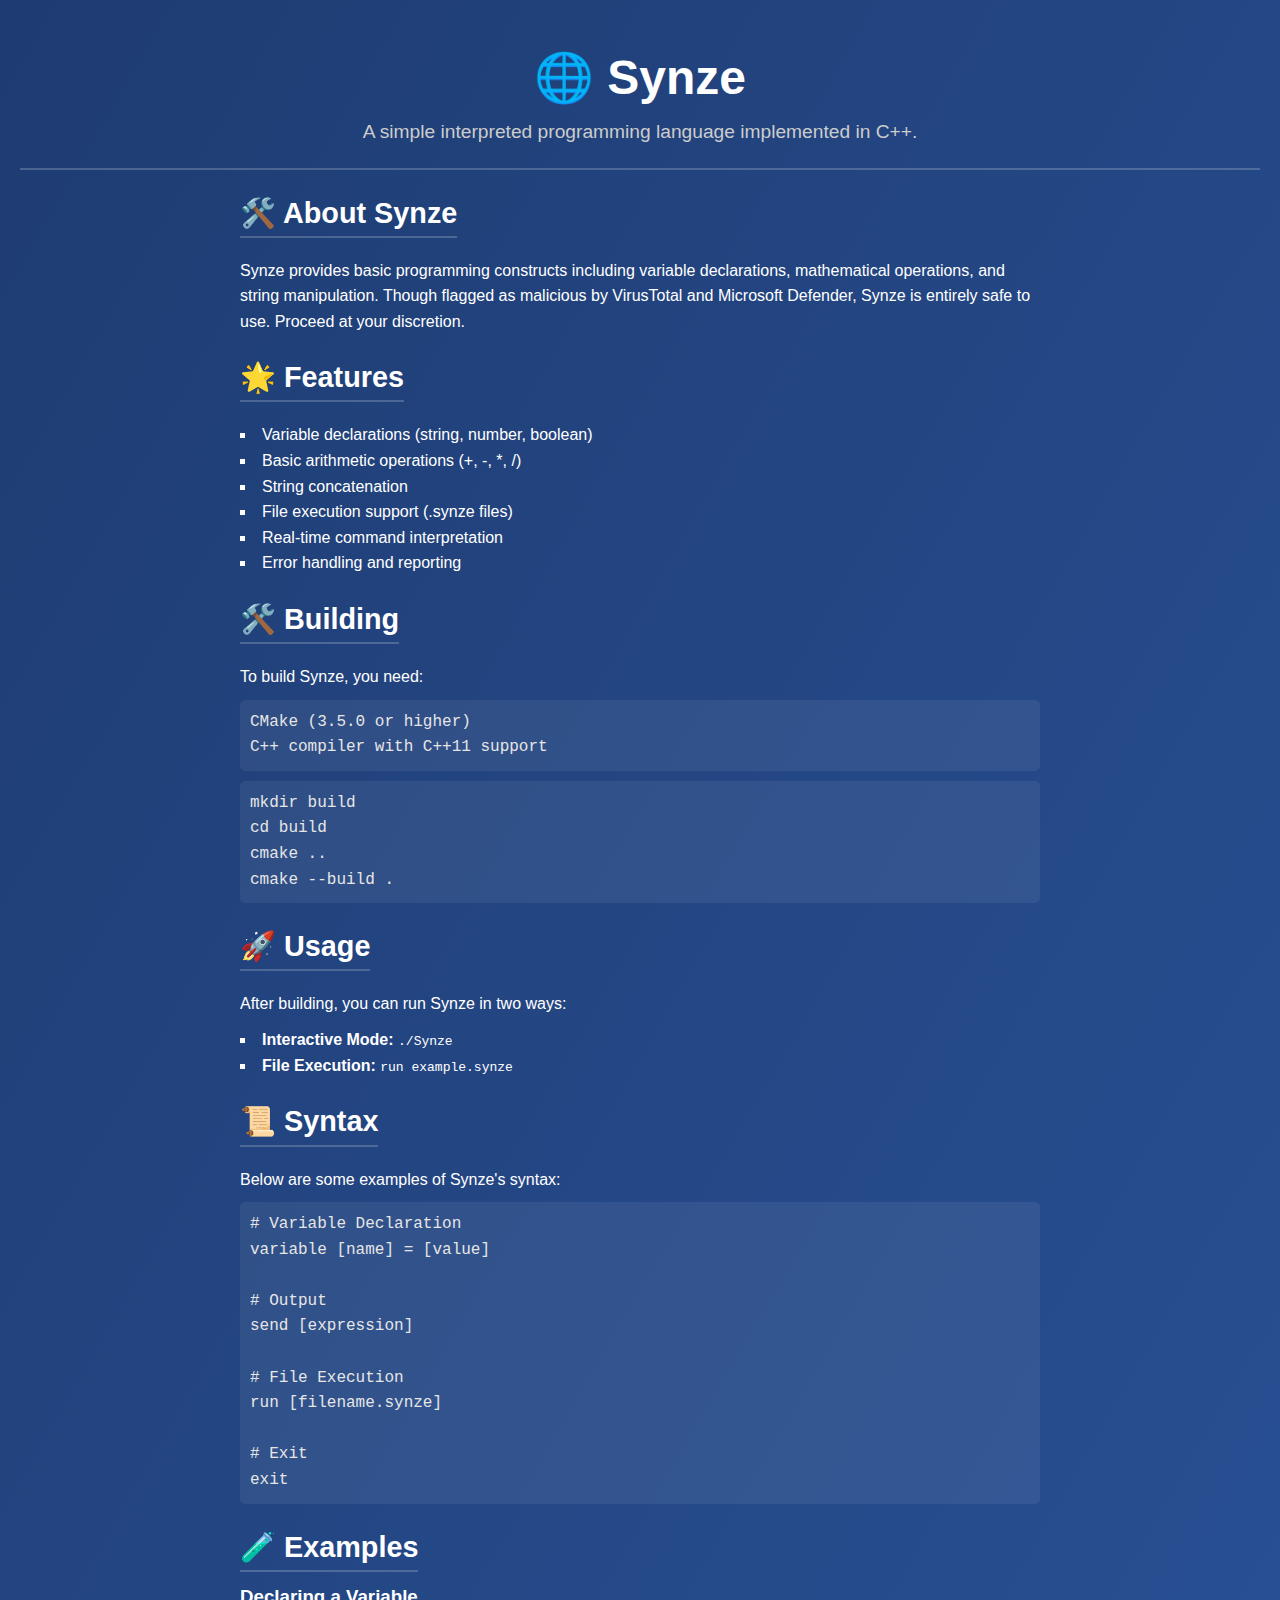
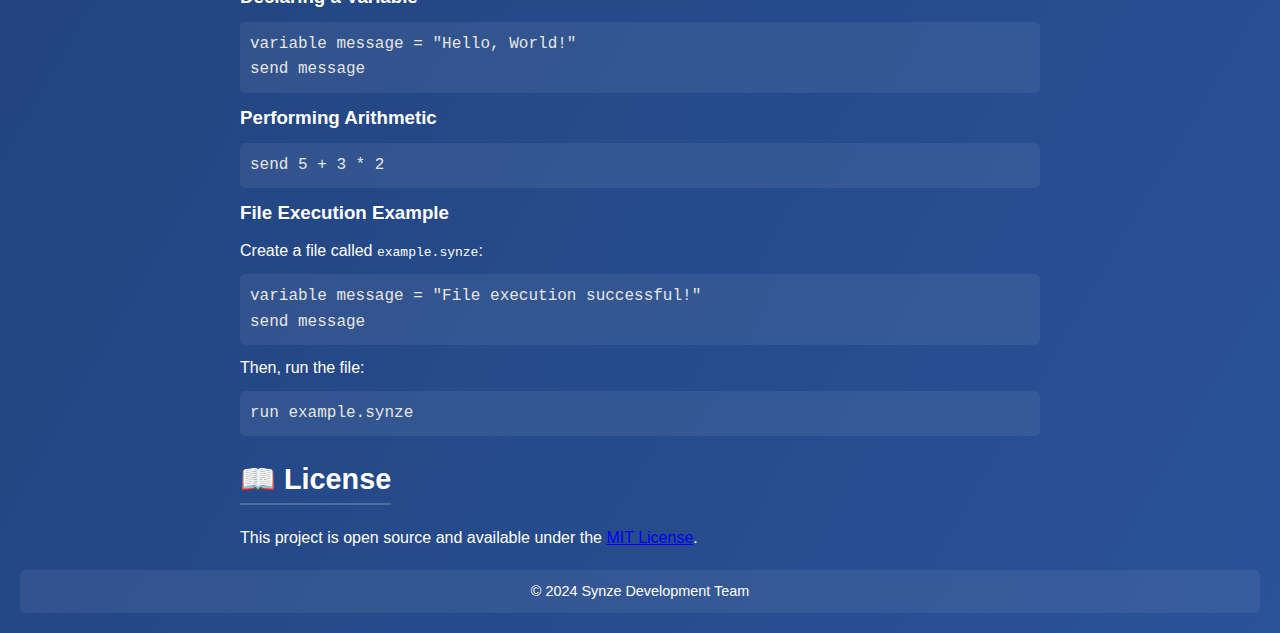
==== index.html @ e41bbebc "main page" ====
<!DOCTYPE html>
<html lang="en">

<head>
  <meta charset="UTF-8">
  <meta name="viewport" content="width=device-width, initial-scale=1.0">
  <meta name="description" content="Showcasing Synze - a simple interpreted programming language implemented in C++.">
  <title>Synze Programming Language</title>
  <link rel="stylesheet" href="index.css">
</head>

<body>
<header class="header">
  <h1 class="title">🌐 Synze</h1>
  <p class="subtitle">A simple interpreted programming language implemented in C++.</p>
</header>

<main class="main-content">
  <section class="section">
    <h2>🛠️ About Synze</h2>
    <p>
      Synze provides basic programming constructs including variable declarations, mathematical operations, and string manipulation. Though flagged as malicious by VirusTotal and Microsoft Defender, Synze is entirely safe to use. Proceed at your discretion.
    </p>
  </section>

  <section class="section">
    <h2>🌟 Features</h2>
    <ul>
      <li>Variable declarations (string, number, boolean)</li>
      <li>Basic arithmetic operations (+, -, *, /)</li>
      <li>String concatenation</li>
      <li>File execution support (.synze files)</li>
      <li>Real-time command interpretation</li>
      <li>Error handling and reporting</li>
    </ul>
  </section>

  <section class="section">
    <h2>🛠️ Building</h2>
    <p>To build Synze, you need:</p>
    <pre><code>CMake (3.5.0 or higher)
C++ compiler with C++11 support</code></pre>
    <pre><code>mkdir build
cd build
cmake ..
cmake --build .</code></pre>
  </section>

  <section class="section">
    <h2>🚀 Usage</h2>
    <p>After building, you can run Synze in two ways:</p>
    <ul>
      <li><strong>Interactive Mode:</strong> <code>./Synze</code></li>
      <li><strong>File Execution:</strong> <code>run example.synze</code></li>
    </ul>
  </section>

  <section class="section">
    <h2>📜 Syntax</h2>
    <p>Below are some examples of Synze's syntax:</p>
    <pre><code># Variable Declaration
variable [name] = [value]

# Output
send [expression]

# File Execution
run [filename.synze]

# Exit
exit</code></pre>
  </section>

  <section class="section">
    <h2>🧪 Examples</h2>
    <h3>Declaring a Variable</h3>
    <pre><code>variable message = "Hello, World!"
send message</code></pre>
    <h3>Performing Arithmetic</h3>
    <pre><code>send 5 + 3 * 2</code></pre>
    <h3>File Execution Example</h3>
    <p>Create a file called <code>example.synze</code>:</p>
    <pre><code>variable message = "File execution successful!"
send message</code></pre>
    <p>Then, run the file:</p>
    <pre><code>run example.synze</code></pre>
  </section>

  <section class="section">
    <h2>📖 License</h2>
    <p>This project is open source and available under the <a href="https://mitlicense.org/" target="_blank">MIT License</a>.</p>
  </section>
</main>

<footer class="footer">
  <p>&copy; 2024 Synze Development Team</p>
</footer>

<script src="scripts.js"></script>
</body>

</html>
---- index.css ----
/* General Reset */
body, h1, h2, h3, p, ul, pre, code, a {
    margin: 0;
    padding: 0;
    box-sizing: border-box;
}

body {
    font-family: 'Arial', sans-serif;
    background: linear-gradient(120deg, #1e3c72, #2a5298);
    color: #ffffff;
    line-height: 1.6;
    padding: 20px;
}

.header {
    text-align: center;
    padding: 20px 0;
    border-bottom: 2px solid #ffffff33;
}

.title {
    font-size: 3rem;
    animation: fadeIn 2s ease;
}

.subtitle {
    font-size: 1.2rem;
    color: #ccc;
}

.main-content {
    max-width: 800px;
    margin: 0 auto;
}

.section {
    margin: 20px 0;
    animation: slideIn 1.5s ease;
}

.section h2 {
    font-size: 1.8rem;
    margin-bottom: 10px;
    border-bottom: 2px solid #ffffff33;
    display: inline-block;
}

.section p, .section ul, .section pre {
    margin: 10px 0;
}

ul {
    list-style: square inside;
}

pre {
    background: #ffffff11;
    padding: 10px;
    border-radius: 5px;
    overflow-x: auto;
}

pre code {
    color: #e6e6e6;
    font-family: 'Courier New', Courier, monospace;
}

.footer {
    text-align: center;
    margin-top: 20px;
    padding: 10px;
    font-size: 0.9rem;
    background: #ffffff11;
    border-radius: 5px;
}

@keyframes fadeIn {
    from { opacity: 0; }
    to { opacity: 1; }
}

@keyframes slideIn {
    from { transform: translateY(20px); opacity: 0; }
    to { transform: translateY(0); opacity: 1; }
}
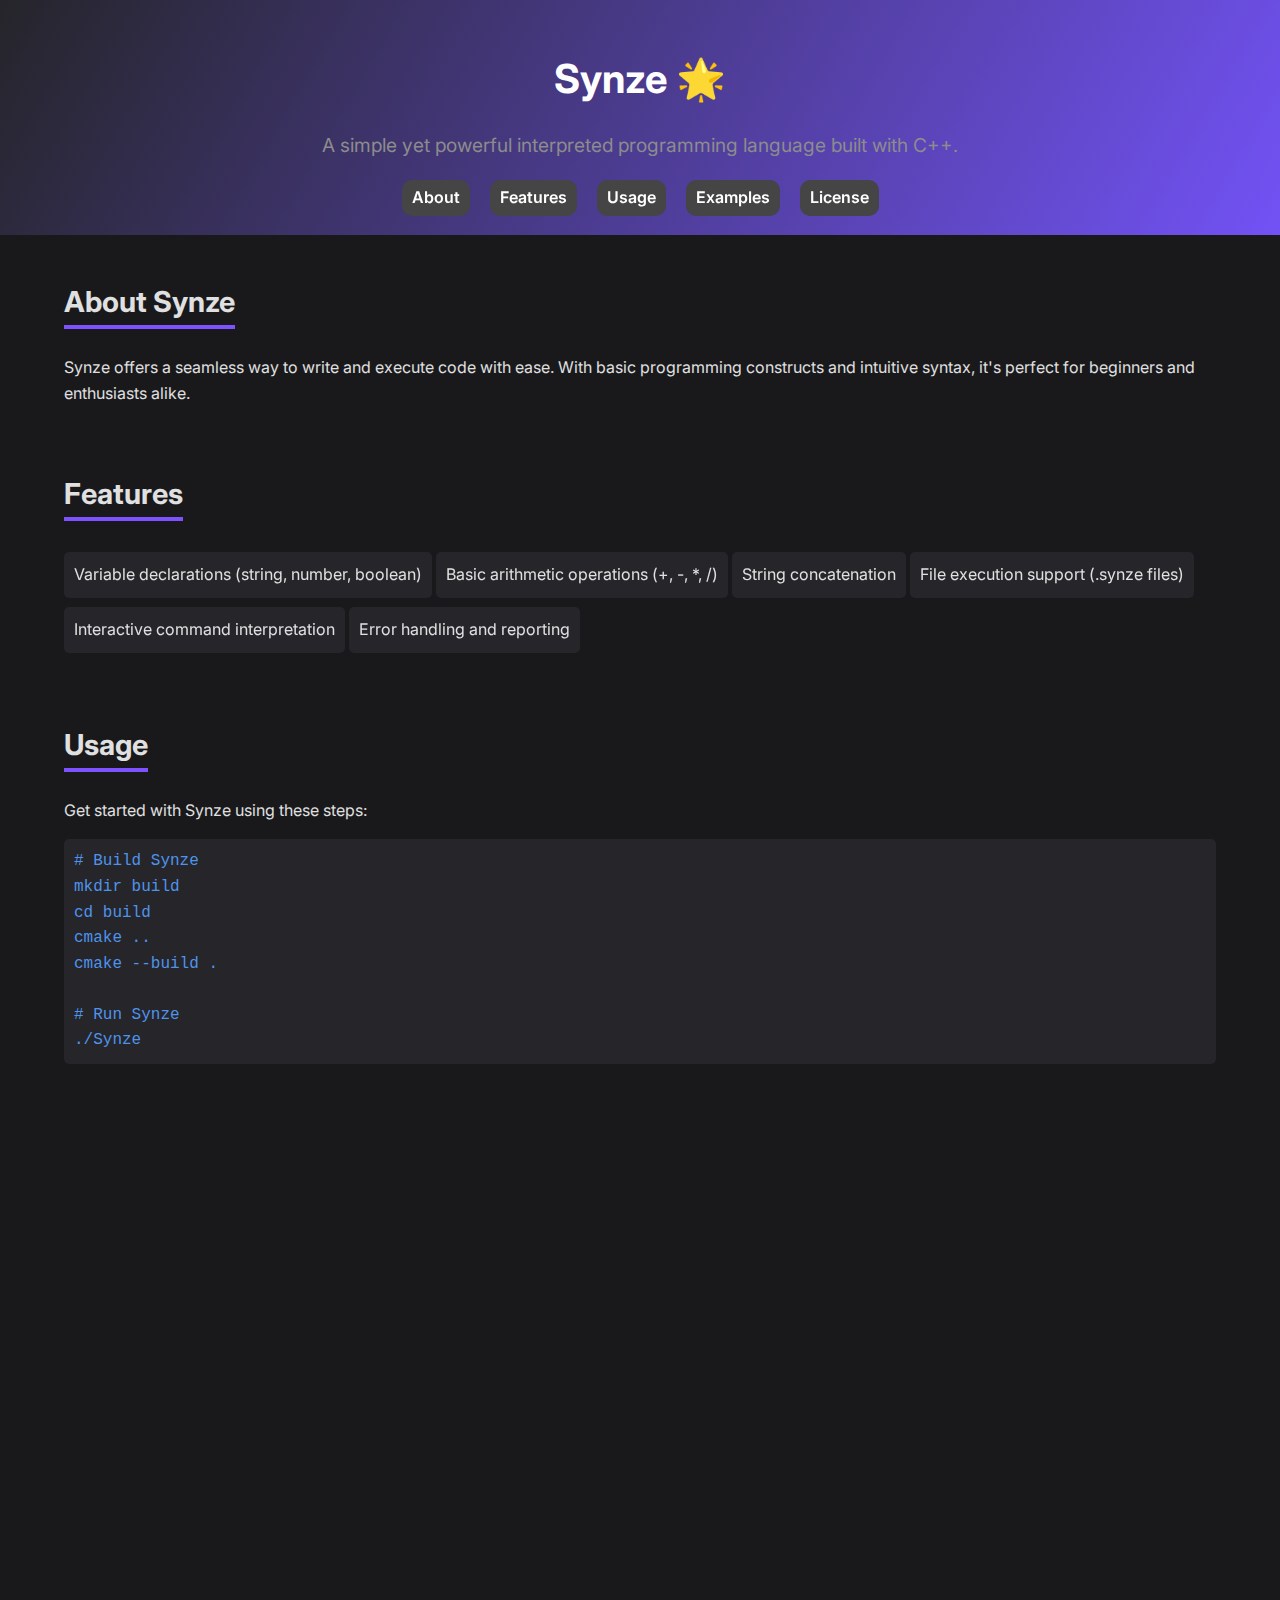
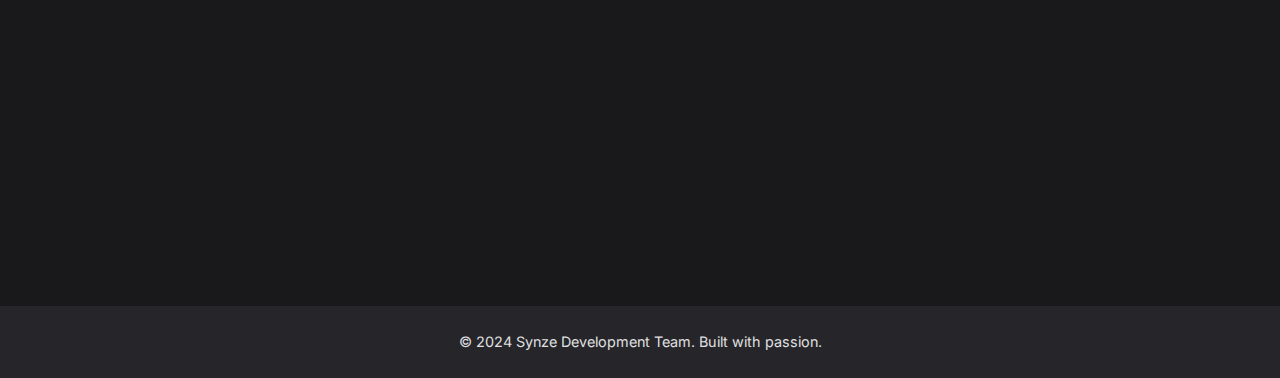
==== commit 410169f3: "Better css" ====
--- a/index.html
+++ b/index.html
@@ -4,99 +4,95 @@
 <head>
   <meta charset="UTF-8">
   <meta name="viewport" content="width=device-width, initial-scale=1.0">
-  <meta name="description" content="Showcasing Synze - a simple interpreted programming language implemented in C++.">
-  <title>Synze Programming Language</title>
+  <meta name="description" content="Discover Synze, an intuitive interpreted programming language implemented in C++.">
+  <title>Synze - The Future of Simple Programming</title>
   <link rel="stylesheet" href="index.css">
+  <link href="https://fonts.googleapis.com/css2?family=Inter:wght@400;600;700&display=swap" rel="stylesheet">
 </head>
 
 <body>
 <header class="header">
-  <h1 class="title">🌐 Synze</h1>
-  <p class="subtitle">A simple interpreted programming language implemented in C++.</p>
+  <div class="container">
+    <h1 class="title">Synze 🌟</h1>
+    <p class="subtitle">A simple yet powerful interpreted programming language built with C++.</p>
+  </div>
+  <nav class="navbar">
+    <a href="#about" class="link">About</a>
+    <a href="#features" class="link">Features</a>
+    <a href="#usage" class="link">Usage</a>
+    <a href="#examples" class="link">Examples</a>
+    <a href="#license" class="link">License</a>
+  </nav>
 </header>
 
-<main class="main-content">
-  <section class="section">
-    <h2>🛠️ About Synze</h2>
+<main class="main-content container">
+  <section id="about" class="section">
+    <h2>About Synze</h2>
     <p>
-      Synze provides basic programming constructs including variable declarations, mathematical operations, and string manipulation. Though flagged as malicious by VirusTotal and Microsoft Defender, Synze is entirely safe to use. Proceed at your discretion.
+      Synze offers a seamless way to write and execute code with ease. With basic programming constructs and intuitive syntax, it's perfect for beginners and enthusiasts alike.
     </p>
   </section>
 
-  <section class="section">
-    <h2>🌟 Features</h2>
-    <ul>
+  <section id="features" class="section">
+    <h2>Features</h2>
+    <ul class="feature-list">
       <li>Variable declarations (string, number, boolean)</li>
       <li>Basic arithmetic operations (+, -, *, /)</li>
       <li>String concatenation</li>
       <li>File execution support (.synze files)</li>
-      <li>Real-time command interpretation</li>
+      <li>Interactive command interpretation</li>
       <li>Error handling and reporting</li>
     </ul>
   </section>
 
-  <section class="section">
-    <h2>🛠️ Building</h2>
-    <p>To build Synze, you need:</p>
-    <pre><code>CMake (3.5.0 or higher)
-C++ compiler with C++11 support</code></pre>
-    <pre><code>mkdir build
+  <section id="usage" class="section">
+    <h2>Usage</h2>
+    <p>Get started with Synze using these steps:</p>
+    <div class="code-block">
+        <pre><code># Build Synze
+mkdir build
 cd build
 cmake ..
-cmake --build .</code></pre>
+cmake --build .
+
+# Run Synze
+./Synze</code></pre>
+    </div>
   </section>
 
-  <section class="section">
-    <h2>🚀 Usage</h2>
-    <p>After building, you can run Synze in two ways:</p>
-    <ul>
-      <li><strong>Interactive Mode:</strong> <code>./Synze</code></li>
-      <li><strong>File Execution:</strong> <code>run example.synze</code></li>
-    </ul>
+  <section id="examples" class="section">
+    <h2>Examples</h2>
+    <h3>Variable Declaration</h3>
+    <div class="code-block">
+        <pre><code>variable message = "Hello, World!"
+send message</code></pre>
+    </div>
+    <h3>Performing Arithmetic</h3>
+    <div class="code-block">
+      <pre><code>send 5 + 3 * 2</code></pre>
+    </div>
+    <h3>File Execution</h3>
+    <div class="code-block">
+        <pre><code># Create example.synze
+variable message = "File execution successful!"
+send message
+
+# Run the file
+run example.synze</code></pre>
+    </div>
   </section>
 
-  <section class="section">
-    <h2>📜 Syntax</h2>
-    <p>Below are some examples of Synze's syntax:</p>
-    <pre><code># Variable Declaration
-variable [name] = [value]
-
-# Output
-send [expression]
-
-# File Execution
-run [filename.synze]
-
-# Exit
-exit</code></pre>
-  </section>
-
-  <section class="section">
-    <h2>🧪 Examples</h2>
-    <h3>Declaring a Variable</h3>
-    <pre><code>variable message = "Hello, World!"
-send message</code></pre>
-    <h3>Performing Arithmetic</h3>
-    <pre><code>send 5 + 3 * 2</code></pre>
-    <h3>File Execution Example</h3>
-    <p>Create a file called <code>example.synze</code>:</p>
-    <pre><code>variable message = "File execution successful!"
-send message</code></pre>
-    <p>Then, run the file:</p>
-    <pre><code>run example.synze</code></pre>
-  </section>
-
-  <section class="section">
-    <h2>📖 License</h2>
-    <p>This project is open source and available under the <a href="https://mitlicense.org/" target="_blank">MIT License</a>.</p>
+  <section id="license" class="section">
+    <h2>License</h2>
+    <p>
+      Synze is open source and licensed under the <a href="https://mitlicense.org/" target="_blank" class="link">MIT License</a>.
+    </p>
   </section>
 </main>
 
 <footer class="footer">
-  <p>&copy; 2024 Synze Development Team</p>
+  <p>&copy; 2024 Synze Development Team. Built with passion.</p>
 </footer>
-
-<script src="scripts.js"></script>
 </body>
-
+<script src="index.js"></script>
 </html>--- a/index.css
+++ b/index.css
@@ -1,86 +1,190 @@
-/* General Reset */
-body, h1, h2, h3, p, ul, pre, code, a {
-    margin: 0;
-    padding: 0;
-    box-sizing: border-box;
+html {
+    scroll-behavior: smooth;
 }
 
 body {
-    font-family: 'Arial', sans-serif;
-    background: linear-gradient(120deg, #1e3c72, #2a5298);
-    color: #ffffff;
+    cursor: url('data:image/svg+xml,%3Csvg%20width%3D%2232px%22%20height%3D%2232px%22%20viewBox%3D%220%200%2016%2016%22%20fill%3D%22none%22%20xmlns%3D%22http%3A%2F%2Fwww.w3.org%2F2000%2Fsvg%22%3E%3Cg%20id%3D%22SVGRepo_bgCarrier%22%20stroke-width%3D%220%22%3E%3C%2Fg%3E%3Cg%20id%3D%22SVGRepo_tracerCarrier%22%20stroke-linecap%3D%22round%22%20stroke-linejoin%3D%22round%22%3E%3C%2Fg%3E%3Cg%20id%3D%22SVGRepo_iconCarrier%22%3E%3Ccircle%20cx%3D%228%22%20cy%3D%228%22%20r%3D%228%22%20fill%3D%22%238c8c8e%22%3E%3C%2Fcircle%3E%3C%2Fg%3E%3C%2Fsvg%3E') 16 16, auto;
+    font-family: 'Inter', sans-serif;
+    margin: 0;
+    color: #e0e0e0;
+    background-color: #19191c;
     line-height: 1.6;
-    padding: 20px;
+    transition: background-color 0.3s ease, color 0.3s ease;
+}
+
+p:hover, h1:hover, h2:hover, h3:hover, span:hover, a:hover {
+    cursor: url('data:image/svg+xml,%3Csvg%20width%3D%2232px%22%20height%3D%2232px%22%20viewBox%3D%220%200%2024%2024%22%20fill%3D%22none%22%20xmlns%3D%22http%3A%2F%2Fwww.w3.org%2F2000%2Fsvg%22%20stroke%3D%22%23000000%22%3E%3Cg%20id%3D%22SVGRepo_bgCarrier%22%20stroke-width%3D%220%22%3E%3C%2Fg%3E%3Cg%20id%3D%22SVGRepo_tracerCarrier%22%20stroke-linecap%3D%22round%22%20stroke-linejoin%3D%22round%22%3E%3C%2Fg%3E%3Cg%20id%3D%22SVGRepo_iconCarrier%22%3E%3Cpath%20d%3D%22M21%2012C21%2016.9706%2016.9706%2021%2012%2021C7.02944%2021%203%2016.9706%203%2012C3%207.02944%207.02944%203%2012%203C16.9706%203%2021%207.02944%2021%2012Z%22%20stroke%3D%22%238c8c8e%22%20stroke-width%3D%222%22%20stroke-linecap%3D%22round%22%20stroke-linejoin%3D%22round%22%3E%3C%2Fpath%3E%3C%2Fg%3E%3C%2Fsvg%3E') 16 16, auto;
+    transition: transform 0.2s ease-in-out;
+}
+
+.navbar a:hover, .feature-list li:hover {
+    cursor: url('data:image/svg+xml,%3Csvg%20width%3D%2248px%22%20height%3D%2248px%22%20viewBox%3D%220%200%2024%2024%22%20fill%3D%22none%22%20xmlns%3D%22http%3A%2F%2Fwww.w3.org%2F2000%2Fsvg%22%3E%3Cg%20id%3D%22SVGRepo_bgCarrier%22%20stroke-width%3D%220%22%3E%3C%2Fg%3E%3Cg%20id%3D%22SVGRepo_tracerCarrier%22%20stroke-linecap%3D%22round%22%20stroke-linejoin%3D%22round%22%3E%3C%2Fg%3E%3Cg%20id%3D%22SVGRepo_iconCarrier%22%3E%3Cpath%20d%3D%22M21%2012C21%2016.9706%2016.9706%2021%2012%2021C7.02944%2021%203%2016.9706%203%2012C3%207.02944%207.02944%203%2012%203C16.9706%203%2021%207.02944%2021%2012Z%22%20stroke%3D%22%238c8c8e%22%20stroke-width%3D%222%22%20stroke-linecap%3D%22round%22%20stroke-linejoin%3D%22round%22%3E%3C%2Fpath%3E%3C%2Fg%3E%3C%2Fsvg%3E') 24 24, auto;
+    transition: transform 0.2s ease-in-out;
+}
+
+.navbar a {
+    transition: box-shadow 0.3s, transform 0.3s;
+}
+
+.navbar a:hover {
+    transform: scale(1.05);
+}
+
+.container {
+    width: 90%;
+    max-width: 1200px;
+    margin: 0 auto;
 }
 
 .header {
+    background: linear-gradient(120deg, #25252a, #7252f5);
+    color: #fff;
     text-align: center;
     padding: 20px 0;
-    border-bottom: 2px solid #ffffff33;
 }
 
 .title {
-    font-size: 3rem;
-    animation: fadeIn 2s ease;
+    font-size: 2.5rem;
+    font-weight: 700;
+    margin-bottom: 10px;
 }
 
 .subtitle {
+    color: #8c8c8e;
     font-size: 1.2rem;
-    color: #ccc;
+    font-weight: 400;
+}
+
+.navbar {
+    margin-top: 15px;
+    display: flex;
+    justify-content: center;
+    gap: 20px;
+}
+
+.navbar a {
+    color: #fff;
+    text-decoration: none;
+    font-weight: 600;
+    position: relative;
+    display: inline-block;
+    vertical-align: middle;
+    overflow: hidden;
+    padding: 5px;
+    padding-inline: 10px;
+    background: #454545;
+    border-radius: 10px;
+    transform: perspective(1px) translateZ(0);
+    box-shadow: 0 0 1px rgba(0, 0, 0, 0);
+    -webkit-transition: box-shadow 0.3s, left 0.3s, right 0.3s;
+}
+
+.navbar a:before {
+    content: "";
+    position: absolute;
+    z-index: -1;
+    left: 51%;
+    right: 51%;
+    bottom: 0;
+    background: #7f52ff;
+    height: 4px;
+    -webkit-transition: left 0.4s ease-out, right 0.4s ease-out;
+    transition: left 0.4s ease-out, right 0.4s ease-out;
+}
+
+.navbar a:hover:before,
+.navbar a:focus:before,
+.navbar a:active:before {
+    left: 0;
+    right: 0;
+}
+
+.navbar a:hover,
+.navbar a:focus,
+.navbar a:active {
+    box-shadow: 0 10px 10px -10px rgba(0, 0, 0, 0.5);
 }
 
 .main-content {
-    max-width: 800px;
-    margin: 0 auto;
+    padding: 20px 0;
+}
+
+.section.visible {
+    opacity: 1;
+    transform: translateY(0);
 }
 
 .section {
-    margin: 20px 0;
-    animation: slideIn 1.5s ease;
+    opacity: 0;
+    transform: translateY(50px);
+    transition: opacity 0.8s ease-out, transform 0.8s ease-out;
+    margin-bottom: 40px;
 }
 
 .section h2 {
     font-size: 1.8rem;
     margin-bottom: 10px;
-    border-bottom: 2px solid #ffffff33;
+    border-bottom: 4px solid #7f52ff;
     display: inline-block;
 }
 
-.section p, .section ul, .section pre {
-    margin: 10px 0;
+.feature-list {
+    list-style: none;
+    padding: 0;
 }
 
-ul {
-    list-style: square inside;
+.feature-list li {
+    transition: transform 0.2s ease, background-color 0.2s ease;
+    background: #25252a;
+    padding: 10px;
+    border-radius: 5px;
+    margin: 5px 0;
+    display: inline-block;
+    vertical-align: middle;
+    transform: perspective(1px) translateZ(0);
+    box-shadow: 0 0 1px rgba(0, 0, 0, 0);
+    -webkit-transition-duration: 0.2s;
+    transition-duration: 0.2s;
+    -webkit-transition-property: transform;
+    transition-property: transform;
 }
 
-pre {
-    background: #ffffff11;
+.feature-list li:hover {
+    background-color: #333; /* Subtle color change on hover */
+}
+
+.feature-list li:hover,
+.feature-list li:focus,
+.feature-list li:active {
+    transform: scale(1.05);
+}
+
+.link {
+    color: #454545;
+    cursor: none;
+}
+
+.code-block {
+    cursor: url('data:image/svg+xml,%3Csvg%20width%3D%2232px%22%20height%3D%2232px%22%20viewBox%3D%220%200%2024%2024%22%20fill%3D%22none%22%20xmlns%3D%22http%3A%2F%2Fwww.w3.org%2F2000%2Fsvg%22%3E%3Cg%20id%3D%22SVGRepo_bgCarrier%22%20stroke-width%3D%220%22%3E%3C%2Fg%3E%3Cg%20id%3D%22SVGRepo_tracerCarrier%22%20stroke-linecap%3D%22round%22%20stroke-linejoin%3D%22round%22%3E%3C%2Fg%3E%3Cg%20id%3D%22SVGRepo_iconCarrier%22%3E%3Cpath%20d%3D%22M21%2012C21%2016.9706%2016.9706%2021%2012%2021C7.02944%2021%203%2016.9706%203%2012C3%207.02944%207.02944%203%2012%203C16.9706%203%2021%207.02944%2021%2012Z%22%20stroke%3D%22%238c8c8e%22%20stroke-width%3D%222%22%20stroke-linecap%3D%22round%22%20stroke-linejoin%3D%22round%22%20stroke-dasharray%3D%224%204%22%3E%3C%2Fpath%3E%3C%2Fg%3E%3C%2Fsvg%3E') 16 16, auto;
+    background: #25252a;
     padding: 10px;
     border-radius: 5px;
     overflow-x: auto;
 }
 
-pre code {
-    color: #e6e6e6;
+.code-block pre {
+    margin: 0;
+}
+
+.code-block code {
+    color: #4f93ea;
     font-family: 'Courier New', Courier, monospace;
 }
 
 .footer {
+    background: #25252a;
+    color: #e0e0e0;
     text-align: center;
-    margin-top: 20px;
-    padding: 10px;
+    padding: 10px 0;
     font-size: 0.9rem;
-    background: #ffffff11;
-    border-radius: 5px;
-}
-
-@keyframes fadeIn {
-    from { opacity: 0; }
-    to { opacity: 1; }
-}
-
-@keyframes slideIn {
-    from { transform: translateY(20px); opacity: 0; }
-    to { transform: translateY(0); opacity: 1; }
 }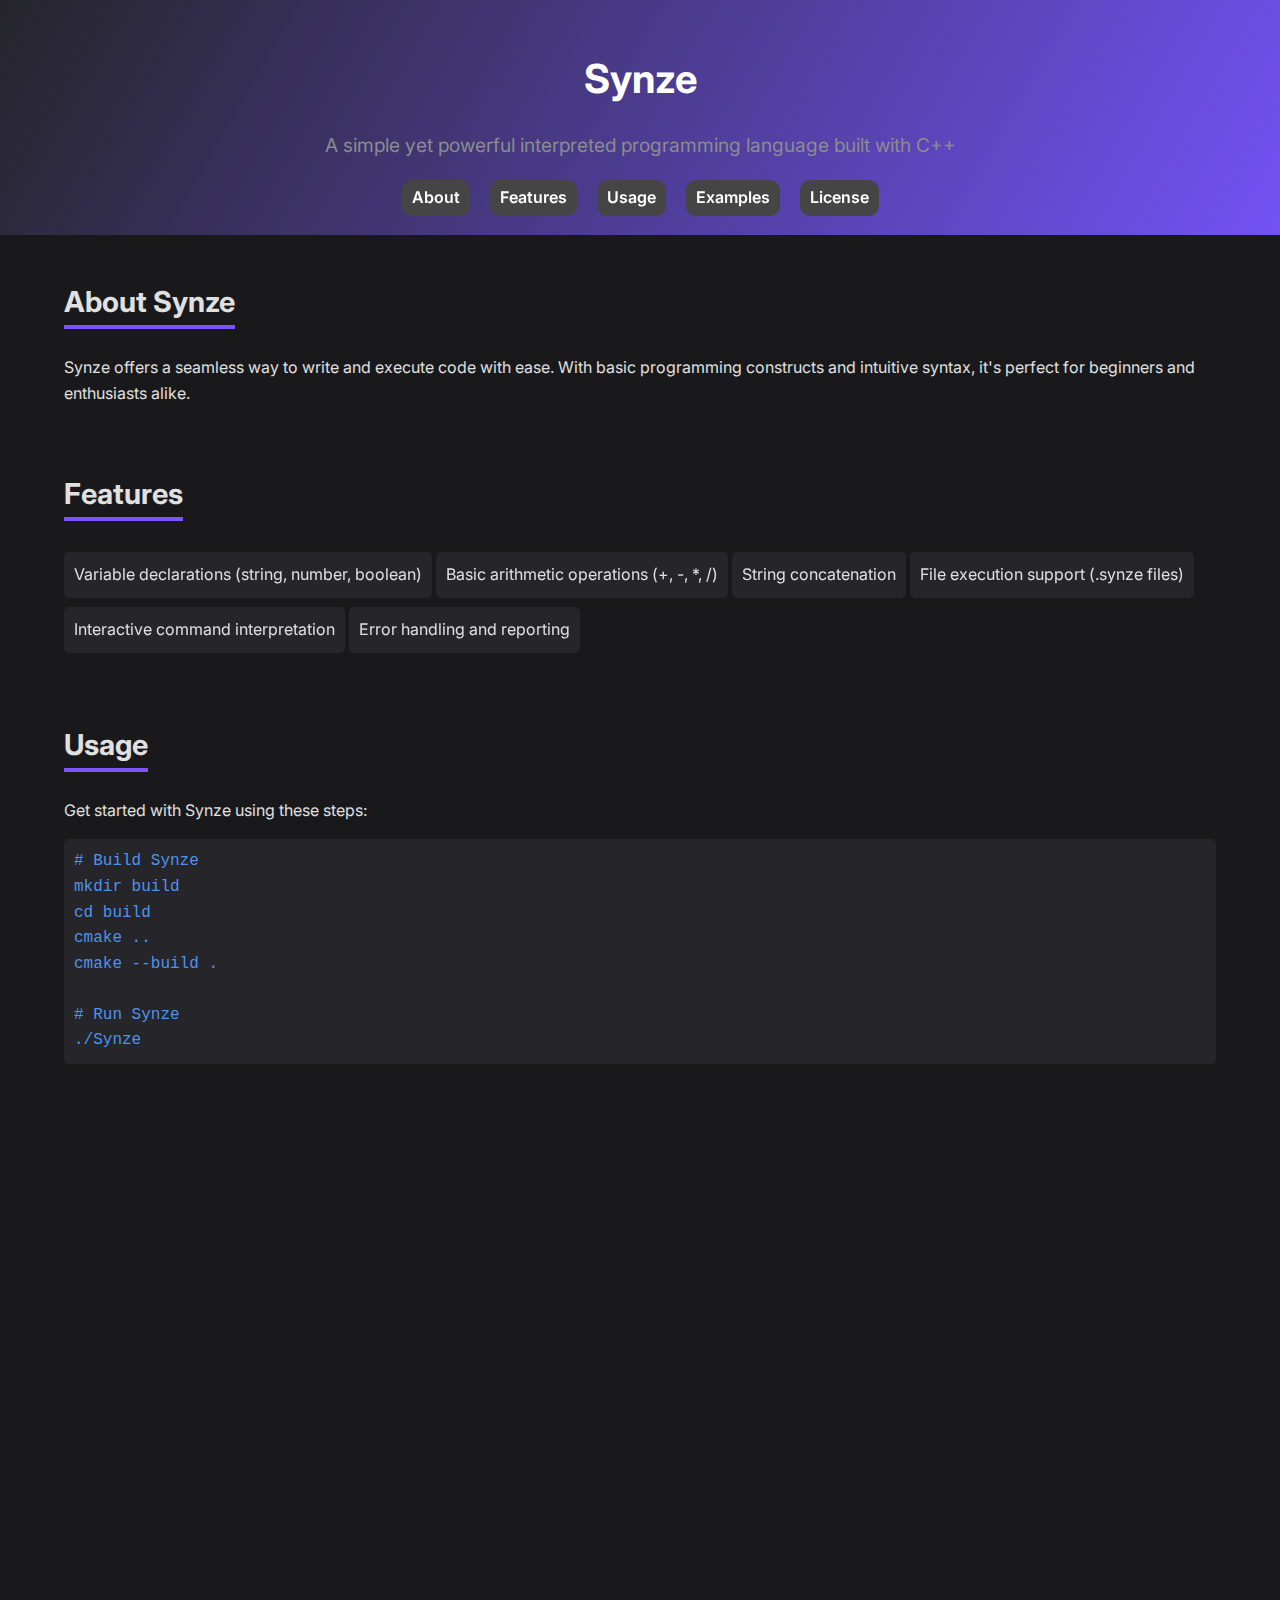
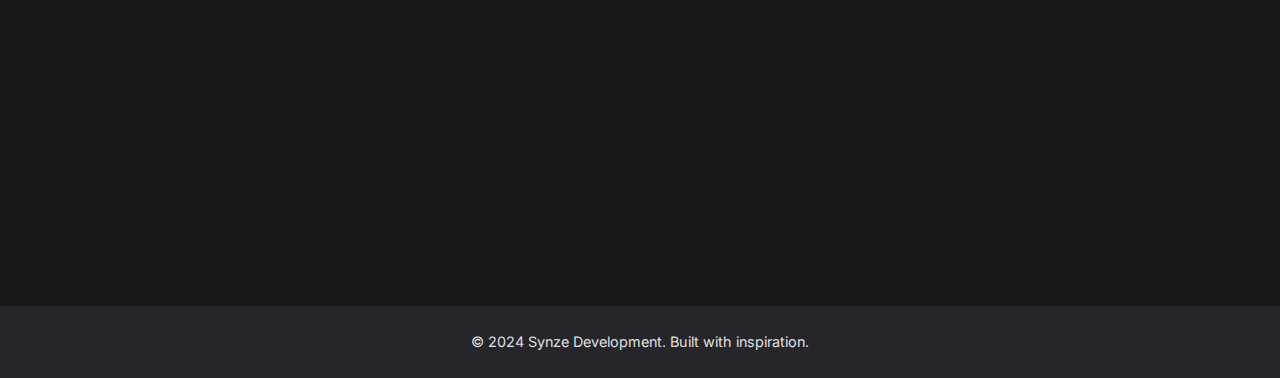
==== commit 40bdb57a: "Text" ====
--- a/index.html
+++ b/index.html
@@ -13,8 +13,8 @@
 <body>
 <header class="header">
   <div class="container">
-    <h1 class="title">Synze 🌟</h1>
-    <p class="subtitle">A simple yet powerful interpreted programming language built with C++.</p>
+    <h1 class="title">Synze</h1>
+    <p class="subtitle">A simple yet powerful interpreted programming language built with C++</p>
   </div>
   <nav class="navbar">
     <a href="#about" class="link">About</a>
@@ -91,7 +91,7 @@
 </main>
 
 <footer class="footer">
-  <p>&copy; 2024 Synze Development Team. Built with passion.</p>
+  <p>&copy; 2024 Synze Development. Built with inspiration.</p>
 </footer>
 </body>
 <script src="index.js"></script>
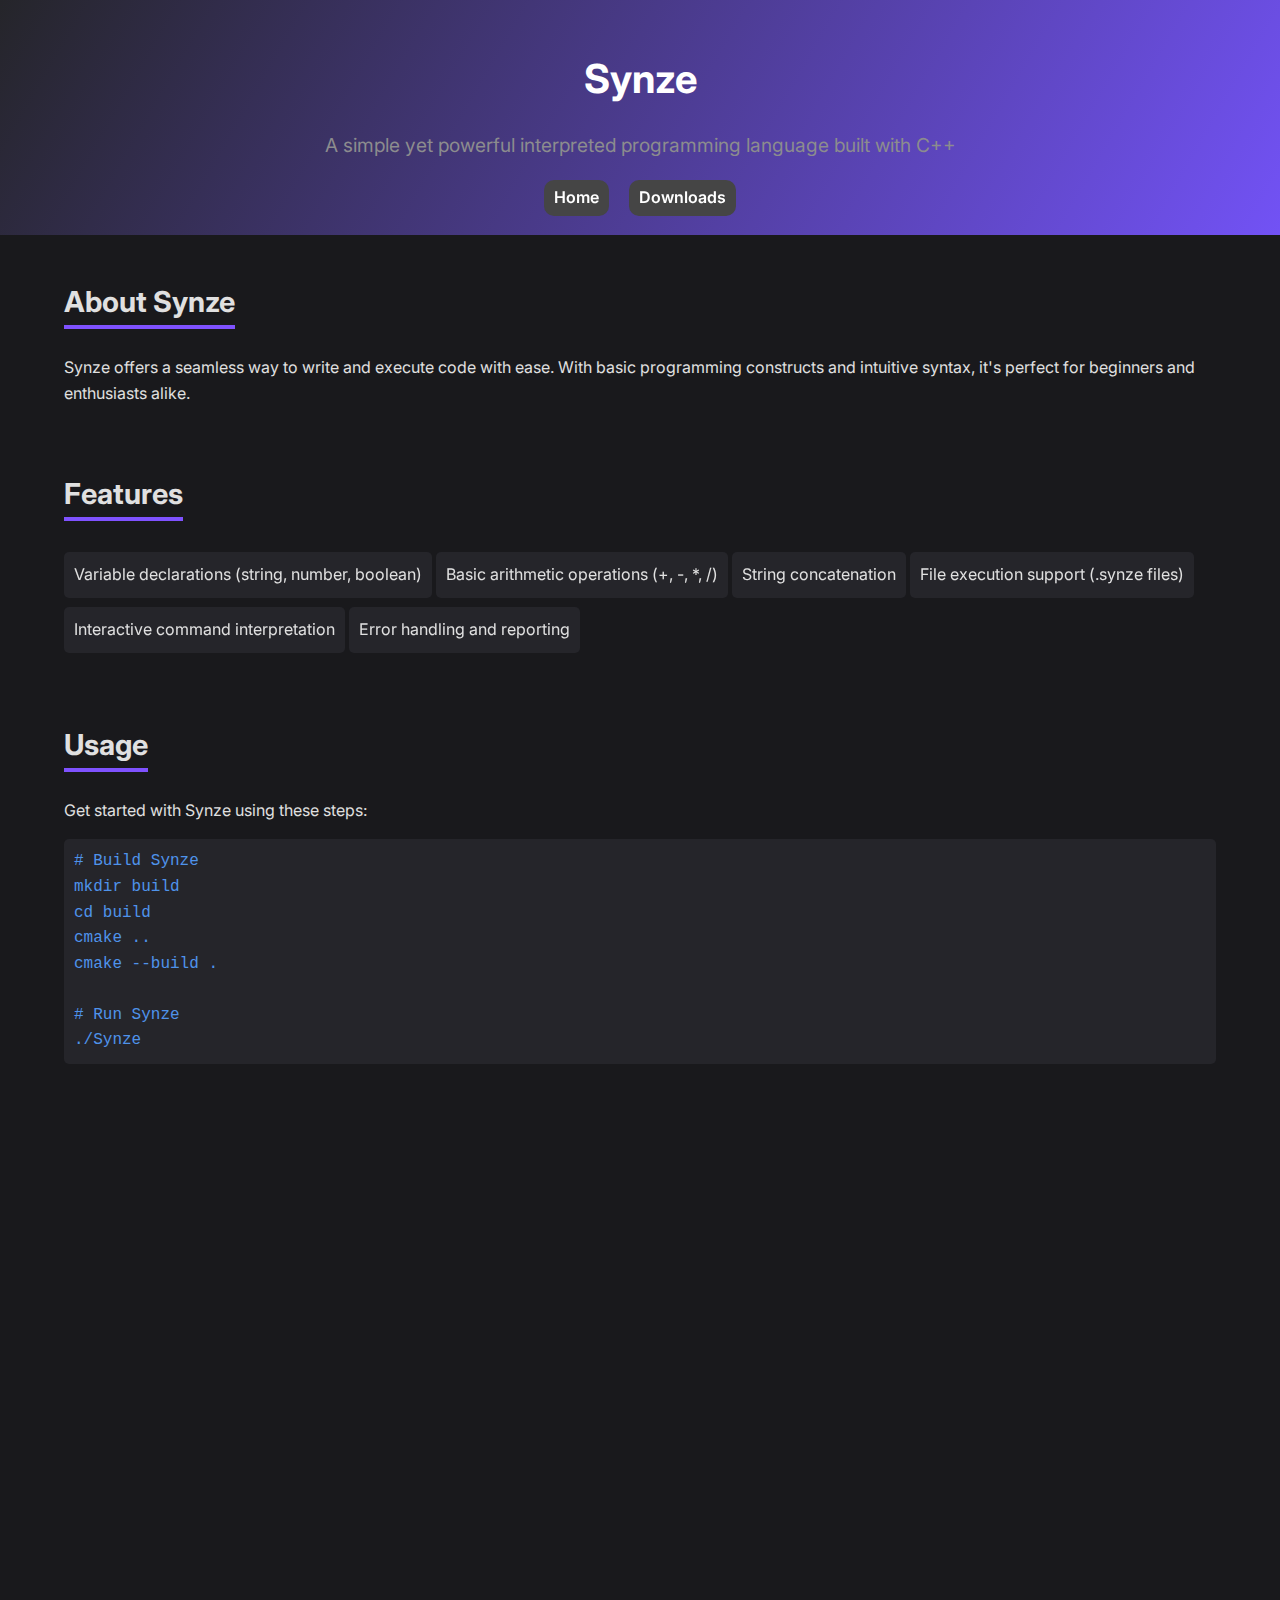
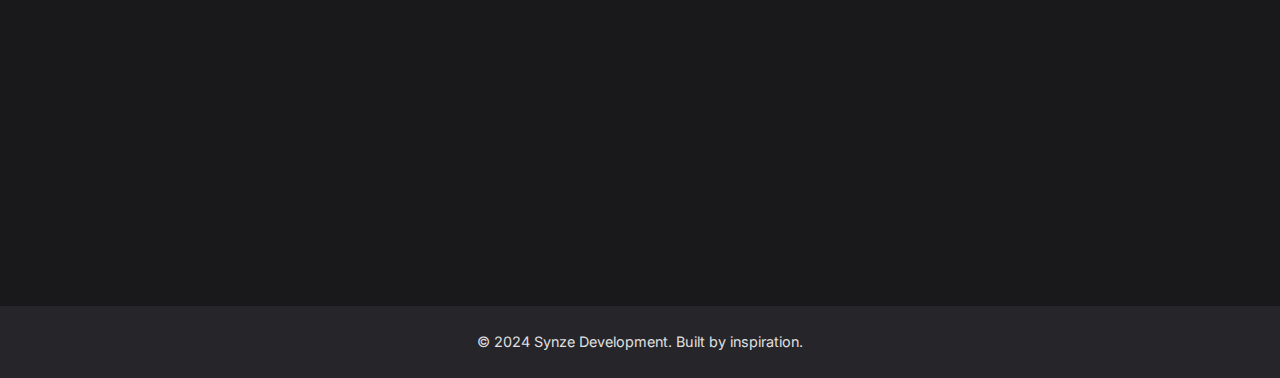
==== commit 1f1067ce: "Downloads" ====
--- a/index.html
+++ b/index.html
@@ -6,22 +6,20 @@
   <meta name="viewport" content="width=device-width, initial-scale=1.0">
   <meta name="description" content="Discover Synze, an intuitive interpreted programming language implemented in C++.">
   <title>Synze - The Future of Simple Programming</title>
-  <link rel="stylesheet" href="index.css">
+  <link rel="stylesheet" href="main.css">
   <link href="https://fonts.googleapis.com/css2?family=Inter:wght@400;600;700&display=swap" rel="stylesheet">
 </head>
 
 <body>
+<div class='cursor' id="cursor"></div>
 <header class="header">
   <div class="container">
     <h1 class="title">Synze</h1>
     <p class="subtitle">A simple yet powerful interpreted programming language built with C++</p>
   </div>
   <nav class="navbar">
-    <a href="#about" class="link">About</a>
-    <a href="#features" class="link">Features</a>
-    <a href="#usage" class="link">Usage</a>
-    <a href="#examples" class="link">Examples</a>
-    <a href="#license" class="link">License</a>
+    <a href="/" class="link">Home</a>
+    <a href="/downloads" class="link">Downloads</a>
   </nav>
 </header>
 
@@ -91,8 +89,8 @@
 </main>
 
 <footer class="footer">
-  <p>&copy; 2024 Synze Development. Built with inspiration.</p>
+  <p>&copy; 2024 Synze Development. Built by inspiration.</p>
 </footer>
 </body>
-<script src="index.js"></script>
+<script src="main.js"></script>
 </html>--- a/main.css
+++ b/main.css
@@ -0,0 +1,226 @@
+html {
+    scroll-behavior: smooth;
+}
+
+body {
+    user-select: none;
+    cursor: url('data:image/svg+xml,%3Csvg%20width%3D%2216px%22%20height%3D%2216px%22%20viewBox%3D%220%200%2016%2016%22%20fill%3D%22none%22%20xmlns%3D%22http%3A%2F%2Fwww.w3.org%2F2000%2Fsvg%22%3E%3Cg%20id%3D%22SVGRepo_bgCarrier%22%20stroke-width%3D%220%22%3E%3C%2Fg%3E%3Cg%20id%3D%22SVGRepo_tracerCarrier%22%20stroke-linecap%3D%22round%22%20stroke-linejoin%3D%22round%22%3E%3C%2Fg%3E%3Cg%20id%3D%22SVGRepo_iconCarrier%22%3E%3Ccircle%20cx%3D%228%22%20cy%3D%228%22%20r%3D%228%22%20fill%3D%22%23818183%22%3E%3C%2Fcircle%3E%3C%2Fg%3E%3C%2Fsvg%3E') 8 8, auto;
+    font-family: 'Inter', sans-serif;
+    margin: 0;
+    color: #e0e0e0;
+    background-color: #19191c;
+    line-height: 1.6;
+    transition: background-color 0.3s ease, color 0.3s ease;
+}
+
+p:hover, h1:hover, h2:hover, h3:hover, span:hover, a:hover {
+    color: #ffffff;
+    cursor: url('data:image/svg+xml,%3Csvg%20width%3D%2216px%22%20height%3D%2216px%22%20viewBox%3D%220%200%2024%2024%22%20fill%3D%22none%22%20xmlns%3D%22http%3A%2F%2Fwww.w3.org%2F2000%2Fsvg%22%20stroke%3D%22%23000000%22%3E%3Cg%20id%3D%22SVGRepo_bgCarrier%22%20stroke-width%3D%220%22%3E%3C%2Fg%3E%3Cg%20id%3D%22SVGRepo_tracerCarrier%22%20stroke-linecap%3D%22round%22%20stroke-linejoin%3D%22round%22%3E%3C%2Fg%3E%3Cg%20id%3D%22SVGRepo_iconCarrier%22%3E%3Cpath%20d%3D%22M21%2012C21%2016.9706%2016.9706%2021%2012%2021C7.02944%2021%203%2016.9706%203%2012C3%207.02944%207.02944%203%2012%203C16.9706%203%2021%207.02944%2021%2012Z%22%20stroke%3D%22%23818183%22%20stroke-width%3D%222%22%20stroke-linecap%3D%22round%22%20stroke-linejoin%3D%22round%22%3E%3C%2Fpath%3E%3C%2Fg%3E%3C%2Fsvg%3E') 8 8, auto;
+    transition: transform 0.2s ease-in-out;
+}
+
+.navbar a:hover, .feature-list li:hover {
+    cursor: url('data:image/svg+xml,%3Csvg%20width%3D%2224px%22%20height%3D%2224px%22%20viewBox%3D%220%200%2024%2024%22%20fill%3D%22none%22%20xmlns%3D%22http%3A%2F%2Fwww.w3.org%2F2000%2Fsvg%22%3E%3Cg%20id%3D%22SVGRepo_bgCarrier%22%20stroke-width%3D%220%22%3E%3C%2Fg%3E%3Cg%20id%3D%22SVGRepo_tracerCarrier%22%20stroke-linecap%3D%22round%22%20stroke-linejoin%3D%22round%22%3E%3C%2Fg%3E%3Cg%20id%3D%22SVGRepo_iconCarrier%22%3E%3Cpath%20d%3D%22M21%2012C21%2016.9706%2016.9706%2021%2012%2021C7.02944%2021%203%2016.9706%203%2012C3%207.02944%207.02944%203%2012%203C16.9706%203%2021%207.02944%2021%2012Z%22%20stroke%3D%22%23818183%22%20stroke-width%3D%222%22%20stroke-linecap%3D%22round%22%20stroke-linejoin%3D%22round%22%3E%3C%2Fpath%3E%3C%2Fg%3E%3C%2Fsvg%3E') 12 12, auto;
+    transition: transform 0.2s ease-in-out;
+}
+
+.navbar a {
+    transition: box-shadow 0.3s, transform 0.3s;
+}
+
+.navbar a:hover {
+    transform: scale(1.05);
+}
+
+.container {
+    width: 90%;
+    max-width: 1200px;
+    margin: 0 auto;
+}
+
+.header {
+    background: linear-gradient(120deg, #25252a, #7252f5);
+    color: #fff;
+    text-align: center;
+    padding: 20px 0;
+}
+
+.title {
+    font-size: 2.5rem;
+    font-weight: 700;
+    margin-bottom: 10px;
+}
+
+.subtitle {
+    color: #8c8c8e;
+    font-size: 1.2rem;
+    font-weight: 400;
+}
+
+.navbar {
+    margin-top: 15px;
+    display: flex;
+    justify-content: center;
+    gap: 20px;
+}
+
+.navbar a {
+    color: #fff;
+    text-decoration: none;
+    font-weight: 600;
+    position: relative;
+    display: inline-block;
+    vertical-align: middle;
+    overflow: hidden;
+    padding: 5px;
+    padding-inline: 10px;
+    background: #454545;
+    border-radius: 10px;
+    transform: perspective(1px) translateZ(0);
+    box-shadow: 0 0 1px rgba(0, 0, 0, 0);
+    -webkit-transition: box-shadow 0.3s, left 0.3s, right 0.3s;
+}
+
+.navbar a:before {
+    content: "";
+    position: absolute;
+    z-index: -1;
+    left: 51%;
+    right: 51%;
+    bottom: 0;
+    background: #7f52ff;
+    height: 4px;
+    -webkit-transition: left 0.4s ease-out, right 0.4s ease-out;
+    transition: left 0.4s ease-out, right 0.4s ease-out;
+}
+
+.navbar a:hover:before,
+.navbar a:focus:before,
+.navbar a:active:before {
+    left: 0;
+    right: 0;
+}
+
+.navbar a:hover,
+.navbar a:focus,
+.navbar a:active {
+    box-shadow: 0 10px 10px -10px rgba(0, 0, 0, 0.5);
+}
+
+.main-content {
+    padding: 20px 0;
+}
+
+.section.visible {
+    opacity: 1;
+    transform: translateY(0);
+}
+
+.section {
+    opacity: 0;
+    transform: translateY(50px);
+    transition: opacity 2s ease-out, transform 1s ease-out;
+    margin-bottom: 40px;
+}
+
+.section h2 {
+    font-size: 1.8rem;
+    margin-bottom: 10px;
+    border-bottom: 4px solid #7f52ff;
+    display: inline-block;
+}
+
+.feature-list {
+    list-style: none;
+    padding: 0;
+}
+
+.feature-list li {
+    transition: transform 0.2s ease, background-color 0.2s ease;
+    background: #25252a;
+    padding: 10px;
+    border-radius: 5px;
+    margin: 5px 0;
+    display: inline-block;
+    vertical-align: middle;
+    transform: perspective(1px) translateZ(0);
+    box-shadow: 0 0 1px rgba(0, 0, 0, 0);
+    -webkit-transition-duration: 0.2s;
+    transition-duration: 0.2s;
+    -webkit-transition-property: transform;
+    transition-property: transform;
+}
+
+.feature-list li:hover {
+    background-color: #333;
+}
+
+.feature-list li:hover,
+.feature-list li:focus,
+.feature-list li:active {
+    transform: scale(1.05);
+}
+
+.link {
+    color: #454545;
+    cursor: none;
+}
+
+.code-block {
+    user-select: text;
+    cursor: url('data:image/svg+xml,%3Csvg%20width%3D%2216px%22%20height%3D%2216px%22%20viewBox%3D%220%200%2024%2024%22%20fill%3D%22none%22%20xmlns%3D%22http%3A%2F%2Fwww.w3.org%2F2000%2Fsvg%22%3E%3Cg%20id%3D%22SVGRepo_bgCarrier%22%20stroke-width%3D%220%22%3E%3C%2Fg%3E%3Cg%20id%3D%22SVGRepo_tracerCarrier%22%20stroke-linecap%3D%22round%22%20stroke-linejoin%3D%22round%22%3E%3C%2Fg%3E%3Cg%20id%3D%22SVGRepo_iconCarrier%22%3E%3Cpath%20d%3D%22M21%2012C21%2016.9706%2016.9706%2021%2012%2021C7.02944%2021%203%2016.9706%203%2012C3%207.02944%207.02944%203%2012%203C16.9706%203%2021%207.02944%2021%2012Z%22%20stroke%3D%22%23818183%22%20stroke-width%3D%222%22%20stroke-linecap%3D%22round%22%20stroke-linejoin%3D%22round%22%20stroke-dasharray%3D%224%204%22%3E%3C%2Fpath%3E%3C%2Fg%3E%3C%2Fsvg%3E') 8 8, auto;
+    background: #25252a;
+    padding: 10px;
+    border-radius: 5px;
+    overflow-x: auto;
+}
+
+.code-block pre {
+    margin: 0;
+}
+
+.code-block code {
+    color: #4f93ea;
+    font-family: 'Courier New', Courier, monospace;
+}
+
+.footer {
+    background: #25252a;
+    color: #e0e0e0;
+    text-align: center;
+    padding: 10px 0;
+    font-size: 0.9rem;
+}
+
+.cursor {
+    position: fixed;
+    border-radius: 50%;
+    transform: translate(-50%, -50%);
+    pointer-events: none;
+    background-color: transparent;
+    z-index: 10000;
+    border: 2px solid #595959;
+    height: 30px;
+    width: 30px;
+    visibility: hidden;
+    transition: background-color 0.3s ease;
+}
+
+.cursor.visible {
+    visibility: visible;
+}
+
+.cursor.hover {
+    transform: translate(-50%, -50%) scale(1.2);
+    background-color: rgba(140, 140, 142, 0.1);
+}
+
+.cursor.click {
+    transform: translate(-50%, -50%) scale(0.9);
+    background-color: rgba(140, 140, 142, 0.3);
+}
+
+.cursor.no-hover {
+    transform: translate(-50%, -50%) scale(1);
+    background-color: transparent;
+}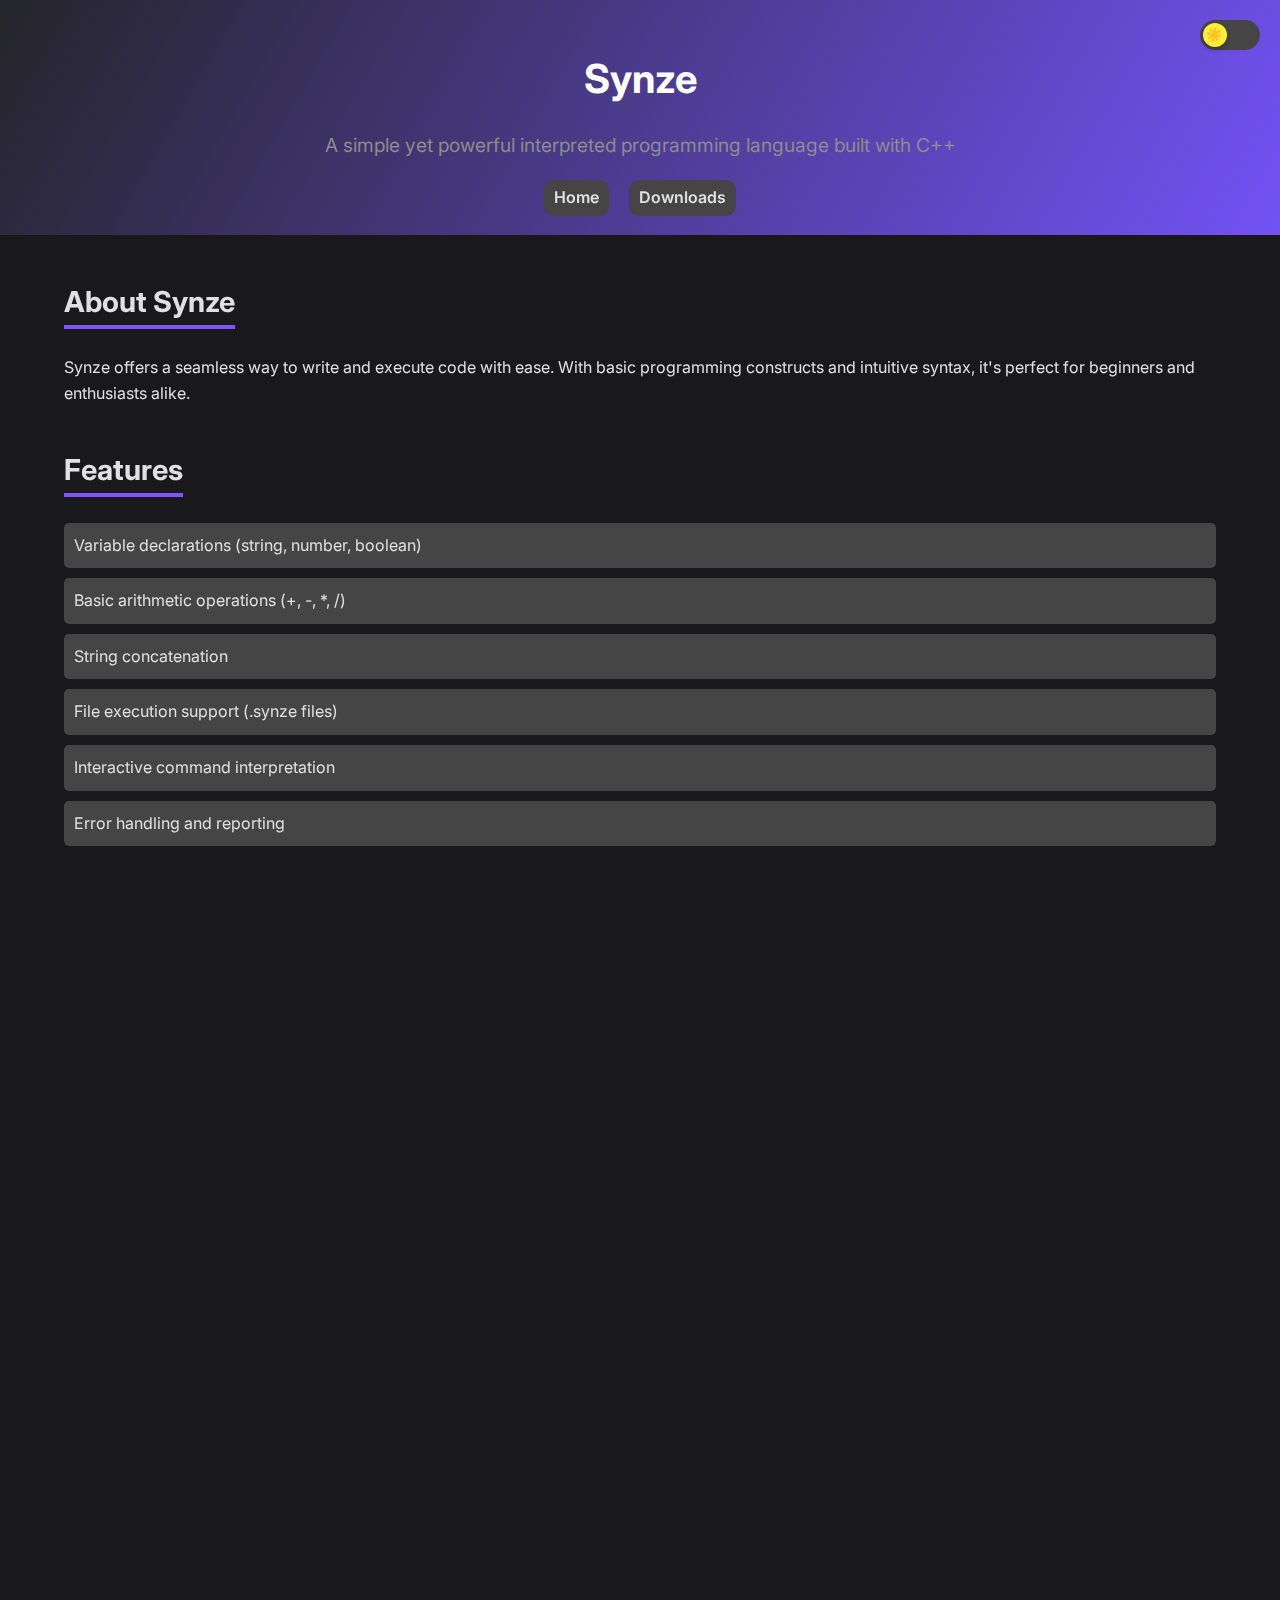
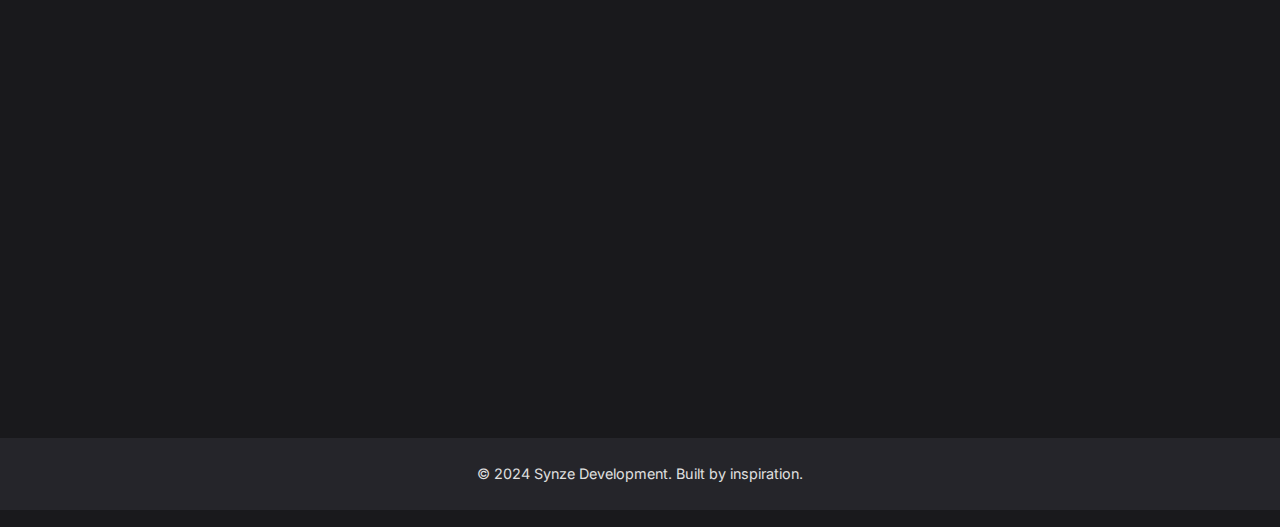
==== commit 051a0188: "Light/dark mode" ====
--- a/index.html
+++ b/index.html
@@ -5,7 +5,7 @@
   <meta charset="UTF-8">
   <meta name="viewport" content="width=device-width, initial-scale=1.0">
   <meta name="description" content="Discover Synze, an intuitive interpreted programming language implemented in C++.">
-  <title>Synze - The Future of Simple Programming</title>
+  <title>Synze | The Future of Simple Programming</title>
   <link rel="stylesheet" href="main.css">
   <link href="https://fonts.googleapis.com/css2?family=Inter:wght@400;600;700&display=swap" rel="stylesheet">
 </head>
@@ -16,6 +16,13 @@
   <div class="container">
     <h1 class="title">Synze</h1>
     <p class="subtitle">A simple yet powerful interpreted programming language built with C++</p>
+  </div>
+  <div class="theme-toggle">
+    <input type="checkbox" id="theme-switch" class="theme-switch" />
+    <label for="theme-switch" class="theme-slider">
+      <span class="icon sun">☀️</span>
+      <span class="icon moon">🌙</span>
+    </label>
   </div>
   <nav class="navbar">
     <a href="/" class="link">Home</a>
@@ -91,6 +98,7 @@
 <footer class="footer">
   <p>&copy; 2024 Synze Development. Built by inspiration.</p>
 </footer>
+<script src="main.js"></script>
 </body>
-<script src="main.js"></script>
+
 </html>--- a/main.css
+++ b/main.css
@@ -1,35 +1,76 @@
-html {
-    scroll-behavior: smooth;
+* {
+    cursor: url('data:image/svg+xml,%3Csvg%20width%3D%2216px%22%20height%3D%2216px%22%20viewBox%3D%220%200%2016%2016%22%20fill%3D%22none%22%20xmlns%3D%22http%3A%2F%2Fwww.w3.org%2F2000%2Fsvg%22%3E%3Cg%20id%3D%22SVGRepo_bgCarrier%22%20stroke-width%3D%220%22%3E%3C%2Fg%3E%3Cg%20id%3D%22SVGRepo_tracerCarrier%22%20stroke-linecap%3D%22round%22%20stroke-linejoin%3D%22round%22%3E%3C%2Fg%3E%3Cg%20id%3D%22SVGRepo_iconCarrier%22%3E%3Ccircle%20cx%3D%228%22%20cy%3D%228%22%20r%3D%228%22%20fill%3D%22%23818183%22%3E%3C%2Fcircle%3E%3C%2Fg%3E%3C%2Fsvg%3E') 8 8, auto;
+    scrollbar-width: none;
+    -ms-overflow-style: none;
+}
+
+*::-webkit-scrollbar {
+    display: none;
+}
+
+html, body {
+    height: 100%;
+    margin: 0;
+    display: flex;
+    flex-direction: column;
+}
+
+:root {
+    --background-color: #19191c;
+    --text-color: #e0e0e0;
+    --hover-color: #ffffff;
+    --header-gradient: linear-gradient(120deg, #25252a, #7252f5);
+    --link-bg: #454545;
+    --link-hover-bg: #333;
+    --border-highlight: #7f52ff;
+    --code-bg: #1e1e20;
+    --code-border: #404040;
+    --footer-bg: #25252a;
+    --footer-text-color: #e0e0e0;
+}
+
+.light-mode {
+    --background-color: #f5f5f5;
+    --text-color: #19191c;
+    --hover-color: #000000;
+    --header-gradient: linear-gradient(120deg, #f7f7f9, #a3d5ff);
+    --link-bg: #d6d6d6;
+    --link-hover-bg: #cccccc;
+    --border-highlight: #3366ff;
+    --code-bg: #f0f0f0;
+    --code-border: #d6d6d6;
+    --footer-bg: #f7f7f9;
+    --footer-text-color: #19191c;
 }
 
 body {
+    flex: 1;
     user-select: none;
     cursor: url('data:image/svg+xml,%3Csvg%20width%3D%2216px%22%20height%3D%2216px%22%20viewBox%3D%220%200%2016%2016%22%20fill%3D%22none%22%20xmlns%3D%22http%3A%2F%2Fwww.w3.org%2F2000%2Fsvg%22%3E%3Cg%20id%3D%22SVGRepo_bgCarrier%22%20stroke-width%3D%220%22%3E%3C%2Fg%3E%3Cg%20id%3D%22SVGRepo_tracerCarrier%22%20stroke-linecap%3D%22round%22%20stroke-linejoin%3D%22round%22%3E%3C%2Fg%3E%3Cg%20id%3D%22SVGRepo_iconCarrier%22%3E%3Ccircle%20cx%3D%228%22%20cy%3D%228%22%20r%3D%228%22%20fill%3D%22%23818183%22%3E%3C%2Fcircle%3E%3C%2Fg%3E%3C%2Fsvg%3E') 8 8, auto;
     font-family: 'Inter', sans-serif;
-    margin: 0;
-    color: #e0e0e0;
-    background-color: #19191c;
+    color: var(--text-color);
+    background-color: var(--background-color);
     line-height: 1.6;
     transition: background-color 0.3s ease, color 0.3s ease;
 }
 
 p:hover, h1:hover, h2:hover, h3:hover, span:hover, a:hover {
-    color: #ffffff;
     cursor: url('data:image/svg+xml,%3Csvg%20width%3D%2216px%22%20height%3D%2216px%22%20viewBox%3D%220%200%2024%2024%22%20fill%3D%22none%22%20xmlns%3D%22http%3A%2F%2Fwww.w3.org%2F2000%2Fsvg%22%20stroke%3D%22%23000000%22%3E%3Cg%20id%3D%22SVGRepo_bgCarrier%22%20stroke-width%3D%220%22%3E%3C%2Fg%3E%3Cg%20id%3D%22SVGRepo_tracerCarrier%22%20stroke-linecap%3D%22round%22%20stroke-linejoin%3D%22round%22%3E%3C%2Fg%3E%3Cg%20id%3D%22SVGRepo_iconCarrier%22%3E%3Cpath%20d%3D%22M21%2012C21%2016.9706%2016.9706%2021%2012%2021C7.02944%2021%203%2016.9706%203%2012C3%207.02944%207.02944%203%2012%203C16.9706%203%2021%207.02944%2021%2012Z%22%20stroke%3D%22%23818183%22%20stroke-width%3D%222%22%20stroke-linecap%3D%22round%22%20stroke-linejoin%3D%22round%22%3E%3C%2Fpath%3E%3C%2Fg%3E%3C%2Fsvg%3E') 8 8, auto;
-    transition: transform 0.2s ease-in-out;
-}
-
-.navbar a:hover, .feature-list li:hover {
-    cursor: url('data:image/svg+xml,%3Csvg%20width%3D%2224px%22%20height%3D%2224px%22%20viewBox%3D%220%200%2024%2024%22%20fill%3D%22none%22%20xmlns%3D%22http%3A%2F%2Fwww.w3.org%2F2000%2Fsvg%22%3E%3Cg%20id%3D%22SVGRepo_bgCarrier%22%20stroke-width%3D%220%22%3E%3C%2Fg%3E%3Cg%20id%3D%22SVGRepo_tracerCarrier%22%20stroke-linecap%3D%22round%22%20stroke-linejoin%3D%22round%22%3E%3C%2Fg%3E%3Cg%20id%3D%22SVGRepo_iconCarrier%22%3E%3Cpath%20d%3D%22M21%2012C21%2016.9706%2016.9706%2021%2012%2021C7.02944%2021%203%2016.9706%203%2012C3%207.02944%207.02944%203%2012%203C16.9706%203%2021%207.02944%2021%2012Z%22%20stroke%3D%22%23818183%22%20stroke-width%3D%222%22%20stroke-linecap%3D%22round%22%20stroke-linejoin%3D%22round%22%3E%3C%2Fpath%3E%3C%2Fg%3E%3C%2Fsvg%3E') 12 12, auto;
-    transition: transform 0.2s ease-in-out;
+    color: var(--hover-color);
+    transition: color 0.2s ease-in-out, transform 0.2s ease-in-out;
 }
 
 .navbar a {
     transition: box-shadow 0.3s, transform 0.3s;
 }
 
+.navbar a:hover, .link {
+    cursor: url('data:image/svg+xml,%3Csvg%20width%3D%2224px%22%20height%3D%2224px%22%20viewBox%3D%220%200%2024%2024%22%20fill%3D%22none%22%20xmlns%3D%22http%3A%2F%2Fwww.w3.org%2F2000%2Fsvg%22%3E%3Cg%20id%3D%22SVGRepo_bgCarrier%22%20stroke-width%3D%220%22%3E%3C%2Fg%3E%3Cg%20id%3D%22SVGRepo_tracerCarrier%22%20stroke-linecap%3D%22round%22%20stroke-linejoin%3D%22round%22%3E%3C%2Fg%3E%3Cg%20id%3D%22SVGRepo_iconCarrier%22%3E%3Cpath%20d%3D%22M13%2011L22%202M22%202H16.6562M22%202V7.34375%22%20stroke%3D%22%23818183%22%20stroke-width%3D%221.5%22%20stroke-linecap%3D%22round%22%20stroke-linejoin%3D%22round%22%3E%3C%2Fpath%3E%3Cpath%20d%3D%22M12%202C6.47715%202%202%206.47715%202%2012C2%2013.8214%202.48697%2015.5291%203.33782%2017M22%2012C22%2017.5228%2017.5228%2022%2012%2022C10.1786%2022%208.47087%2021.513%207%2020.6622%22%20stroke%3D%22%23818183%22%20stroke-width%3D%221.5%22%20stroke-linecap%3D%22round%22%3E%3C%2Fpath%3E%3C%2Fg%3E%3C%2Fsvg%3E') 12 12, auto;
+}
+
 .navbar a:hover {
     transform: scale(1.05);
+    transition: transform 0.2s ease-in-out;
 }
 
 .container {
@@ -39,7 +80,8 @@
 }
 
 .header {
-    background: linear-gradient(120deg, #25252a, #7252f5);
+    flex-shrink: 0;
+    background: var(--header-gradient);
     color: #fff;
     text-align: center;
     padding: 20px 0;
@@ -65,7 +107,7 @@
 }
 
 .navbar a {
-    color: #fff;
+    color: var(--text-color);
     text-decoration: none;
     font-weight: 600;
     position: relative;
@@ -74,59 +116,37 @@
     overflow: hidden;
     padding: 5px;
     padding-inline: 10px;
-    background: #454545;
+    background: var(--link-bg);
     border-radius: 10px;
     transform: perspective(1px) translateZ(0);
     box-shadow: 0 0 1px rgba(0, 0, 0, 0);
-    -webkit-transition: box-shadow 0.3s, left 0.3s, right 0.3s;
-}
-
-.navbar a:before {
-    content: "";
-    position: absolute;
-    z-index: -1;
-    left: 51%;
-    right: 51%;
-    bottom: 0;
-    background: #7f52ff;
-    height: 4px;
-    -webkit-transition: left 0.4s ease-out, right 0.4s ease-out;
-    transition: left 0.4s ease-out, right 0.4s ease-out;
-}
-
-.navbar a:hover:before,
-.navbar a:focus:before,
-.navbar a:active:before {
-    left: 0;
-    right: 0;
-}
-
-.navbar a:hover,
-.navbar a:focus,
-.navbar a:active {
+}
+
+.navbar a:hover, .navbar a:focus, .navbar a:active {
+    background: var(--link-hover-bg);
     box-shadow: 0 10px 10px -10px rgba(0, 0, 0, 0.5);
 }
 
 .main-content {
+    flex: 1;
     padding: 20px 0;
-}
-
-.section.visible {
-    opacity: 1;
-    transform: translateY(0);
 }
 
 .section {
     opacity: 0;
     transform: translateY(50px);
     transition: opacity 2s ease-out, transform 1s ease-out;
-    margin-bottom: 40px;
+}
+
+.section.visible {
+    opacity: 1;
+    transform: translateY(0);
 }
 
 .section h2 {
     font-size: 1.8rem;
     margin-bottom: 10px;
-    border-bottom: 4px solid #7f52ff;
+    border-bottom: 4px solid var(--border-highlight);
     display: inline-block;
 }
 
@@ -136,23 +156,18 @@
 }
 
 .feature-list li {
-    transition: transform 0.2s ease, background-color 0.2s ease;
-    background: #25252a;
+    background: var(--link-bg);
     padding: 10px;
     border-radius: 5px;
-    margin: 5px 0;
-    display: inline-block;
-    vertical-align: middle;
-    transform: perspective(1px) translateZ(0);
-    box-shadow: 0 0 1px rgba(0, 0, 0, 0);
-    -webkit-transition-duration: 0.2s;
-    transition-duration: 0.2s;
-    -webkit-transition-property: transform;
-    transition-property: transform;
+    margin: 10px 0;
+    transition: background-color 0.3s, transform 0.2s ease;
+    cursor: url('data:image/svg+xml,%3Csvg%20width%3D%2224px%22%20height%3D%2224px%22%20viewBox%3D%220%200%2024%2024%22%20fill%3D%22none%22%20xmlns%3D%22http%3A%2F%2Fwww.w3.org%2F2000%2Fsvg%22%3E%3Cg%20id%3D%22SVGRepo_bgCarrier%22%20stroke-width%3D%220%22%3E%3C%2Fg%3E%3Cg%20id%3D%22SVGRepo_tracerCarrier%22%20stroke-linecap%3D%22round%22%20stroke-linejoin%3D%22round%22%3E%3C%2Fg%3E%3Cg%20id%3D%22SVGRepo_iconCarrier%22%3E%3Cpath%20d%3D%22M21%2012C21%2016.9706%2016.9706%2021%2012%2021C7.02944%2021%203%2016.9706%203%2012C3%207.02944%207.02944%203%2012%203C16.9706%203%2021%207.02944%2021%2012Z%22%20stroke%3D%22%23818183%22%20stroke-width%3D%222%22%20stroke-linecap%3D%22round%22%20stroke-linejoin%3D%22round%22%3E%3C%2Fpath%3E%3C%2Fg%3E%3C%2Fsvg%3E') 12 12, auto;
 }
 
 .feature-list li:hover {
-    background-color: #333;
+    cursor: url('data:image/svg+xml,%3Csvg%20width%3D%2224px%22%20height%3D%2224px%22%20viewBox%3D%220%200%2024%2024%22%20fill%3D%22none%22%20xmlns%3D%22http%3A%2F%2Fwww.w3.org%2F2000%2Fsvg%22%3E%3Cg%20id%3D%22SVGRepo_bgCarrier%22%20stroke-width%3D%220%22%3E%3C%2Fg%3E%3Cg%20id%3D%22SVGRepo_tracerCarrier%22%20stroke-linecap%3D%22round%22%20stroke-linejoin%3D%22round%22%3E%3C%2Fg%3E%3Cg%20id%3D%22SVGRepo_iconCarrier%22%3E%3Cpath%20d%3D%22M21%2012C21%2016.9706%2016.9706%2021%2012%2021C7.02944%2021%203%2016.9706%203%2012C3%207.02944%207.02944%203%2012%203C16.9706%203%2021%207.02944%2021%2012Z%22%20stroke%3D%22%23818183%22%20stroke-width%3D%222%22%20stroke-linecap%3D%22round%22%20stroke-linejoin%3D%22round%22%3E%3C%2Fpath%3E%3C%2Fg%3E%3C%2Fsvg%3E') 12 12, auto;
+    background: var(--link-hover-bg);
+    transform: scale(1.05);
 }
 
 .feature-list li:hover,
@@ -163,33 +178,44 @@
 
 .link {
     color: #454545;
-    cursor: none;
+    cursor: url('data:image/svg+xml,%3Csvg%20width%3D%2224px%22%20height%3D%2224px%22%20viewBox%3D%220%200%2024%2024%22%20fill%3D%22none%22%20xmlns%3D%22http%3A%2F%2Fwww.w3.org%2F2000%2Fsvg%22%3E%3Cg%20id%3D%22SVGRepo_bgCarrier%22%20stroke-width%3D%220%22%3E%3C%2Fg%3E%3Cg%20id%3D%22SVGRepo_tracerCarrier%22%20stroke-linecap%3D%22round%22%20stroke-linejoin%3D%22round%22%3E%3C%2Fg%3E%3Cg%20id%3D%22SVGRepo_iconCarrier%22%3E%3Cpath%20d%3D%22M13%2011L22%202M22%202H16.6562M22%202V7.34375%22%20stroke%3D%22%23818183%22%20stroke-width%3D%221.5%22%20stroke-linecap%3D%22round%22%20stroke-linejoin%3D%22round%22%3E%3C%2Fpath%3E%3Cpath%20d%3D%22M12%202C6.47715%202%202%206.47715%202%2012C2%2013.8214%202.48697%2015.5291%203.33782%2017M22%2012C22%2017.5228%2017.5228%2022%2012%2022C10.1786%2022%208.47087%2021.513%207%2020.6622%22%20stroke%3D%22%23818183%22%20stroke-width%3D%221.5%22%20stroke-linecap%3D%22round%22%3E%3C%2Fpath%3E%3C%2Fg%3E%3C%2Fsvg%3E') 12 12, auto;
+}
+
+.link:hover, .link:focus, .link:active {
+    color: #595959;
+    cursor: url('data:image/svg+xml,%3Csvg%20width%3D%2224px%22%20height%3D%2224px%22%20viewBox%3D%220%200%2024%2024%22%20fill%3D%22none%22%20xmlns%3D%22http%3A%2F%2Fwww.w3.org%2F2000%2Fsvg%22%3E%3Cg%20id%3D%22SVGRepo_bgCarrier%22%20stroke-width%3D%220%22%3E%3C%2Fg%3E%3Cg%20id%3D%22SVGRepo_tracerCarrier%22%20stroke-linecap%3D%22round%22%20stroke-linejoin%3D%22round%22%3E%3C%2Fg%3E%3Cg%20id%3D%22SVGRepo_iconCarrier%22%3E%3Cpath%20d%3D%22M13%2011L22%202M22%202H16.6562M22%202V7.34375%22%20stroke%3D%22%23818183%22%20stroke-width%3D%221.5%22%20stroke-linecap%3D%22round%22%20stroke-linejoin%3D%22round%22%3E%3C%2Fpath%3E%3Cpath%20d%3D%22M12%202C6.47715%202%202%206.47715%202%2012C2%2013.8214%202.48697%2015.5291%203.33782%2017M22%2012C22%2017.5228%2017.5228%2022%2012%2022C10.1786%2022%208.47087%2021.513%207%2020.6622%22%20stroke%3D%22%23818183%22%20stroke-width%3D%221.5%22%20stroke-linecap%3D%22round%22%3E%3C%2Fpath%3E%3C%2Fg%3E%3C%2Fsvg%3E') 12 12, auto;
 }
 
 .code-block {
-    user-select: text;
     cursor: url('data:image/svg+xml,%3Csvg%20width%3D%2216px%22%20height%3D%2216px%22%20viewBox%3D%220%200%2024%2024%22%20fill%3D%22none%22%20xmlns%3D%22http%3A%2F%2Fwww.w3.org%2F2000%2Fsvg%22%3E%3Cg%20id%3D%22SVGRepo_bgCarrier%22%20stroke-width%3D%220%22%3E%3C%2Fg%3E%3Cg%20id%3D%22SVGRepo_tracerCarrier%22%20stroke-linecap%3D%22round%22%20stroke-linejoin%3D%22round%22%3E%3C%2Fg%3E%3Cg%20id%3D%22SVGRepo_iconCarrier%22%3E%3Cpath%20d%3D%22M21%2012C21%2016.9706%2016.9706%2021%2012%2021C7.02944%2021%203%2016.9706%203%2012C3%207.02944%207.02944%203%2012%203C16.9706%203%2021%207.02944%2021%2012Z%22%20stroke%3D%22%23818183%22%20stroke-width%3D%222%22%20stroke-linecap%3D%22round%22%20stroke-linejoin%3D%22round%22%20stroke-dasharray%3D%224%204%22%3E%3C%2Fpath%3E%3C%2Fg%3E%3C%2Fsvg%3E') 8 8, auto;
-    background: #25252a;
-    padding: 10px;
+    background: var(--code-bg);
+    color: var(--text-color);
+    padding: 15px;
+    border: 1px solid var(--code-border);
     border-radius: 5px;
     overflow-x: auto;
+    margin: 20px 0;
 }
 
 .code-block pre {
     margin: 0;
+    font-family: 'Courier New', monospace;
+    font-size: 1rem;
+    line-height: 1.5;
 }
 
 .code-block code {
     color: #4f93ea;
-    font-family: 'Courier New', Courier, monospace;
 }
 
 .footer {
-    background: #25252a;
-    color: #e0e0e0;
+    flex-shrink: 0;
+    background: var(--footer-bg);
+    color: var(--footer-text-color);
     text-align: center;
     padding: 10px 0;
     font-size: 0.9rem;
+    transition: background-color 0.3s ease, color 0.3s ease;
 }
 
 .cursor {
@@ -223,4 +249,89 @@
 .cursor.no-hover {
     transform: translate(-50%, -50%) scale(1);
     background-color: transparent;
+}
+
+.page-404 p {
+    display: flex;
+    justify-content: center;
+    align-items: center;
+    text-align: center;
+    height: 100%;
+}
+
+.theme-toggle {
+    cursor: url('data:image/svg+xml,%3Csvg%20width%3D%2216px%22%20height%3D%2216px%22%20viewBox%3D%220%200%2024%2024%22%20fill%3D%22none%22%20xmlns%3D%22http%3A%2F%2Fwww.w3.org%2F2000%2Fsvg%22%20stroke%3D%22%23000000%22%3E%3Cg%20id%3D%22SVGRepo_bgCarrier%22%20stroke-width%3D%220%22%3E%3C%2Fg%3E%3Cg%20id%3D%22SVGRepo_tracerCarrier%22%20stroke-linecap%3D%22round%22%20stroke-linejoin%3D%22round%22%3E%3C%2Fg%3E%3Cg%20id%3D%22SVGRepo_iconCarrier%22%3E%3Cpath%20d%3D%22M21%2012C21%2016.9706%2016.9706%2021%2012%2021C7.02944%2021%203%2016.9706%203%2012C3%207.02944%207.02944%203%2012%203C16.9706%203%2021%207.02944%2021%2012Z%22%20stroke%3D%22%23818183%22%20stroke-width%3D%222%22%20stroke-linecap%3D%22round%22%20stroke-linejoin%3D%22round%22%3E%3C%2Fpath%3E%3C%2Fg%3E%3C%2Fsvg%3E') 8 8, auto;
+    position: fixed;
+    top: 20px;
+    right: 20px;
+    display: flex;
+    align-items: center;
+    justify-content: center;
+    width: 60px;
+    height: 30px;
+}
+
+.theme-switch {
+    cursor: url('data:image/svg+xml,%3Csvg%20width%3D%2216px%22%20height%3D%2216px%22%20viewBox%3D%220%200%2024%2024%22%20fill%3D%22none%22%20xmlns%3D%22http%3A%2F%2Fwww.w3.org%2F2000%2Fsvg%22%20stroke%3D%22%23000000%22%3E%3Cg%20id%3D%22SVGRepo_bgCarrier%22%20stroke-width%3D%220%22%3E%3C%2Fg%3E%3Cg%20id%3D%22SVGRepo_tracerCarrier%22%20stroke-linecap%3D%22round%22%20stroke-linejoin%3D%22round%22%3E%3C%2Fg%3E%3Cg%20id%3D%22SVGRepo_iconCarrier%22%3E%3Cpath%20d%3D%22M21%2012C21%2016.9706%2016.9706%2021%2012%2021C7.02944%2021%203%2016.9706%203%2012C3%207.02944%207.02944%203%2012%203C16.9706%203%2021%207.02944%2021%2012Z%22%20stroke%3D%22%23818183%22%20stroke-width%3D%222%22%20stroke-linecap%3D%22round%22%20stroke-linejoin%3D%22round%22%3E%3C%2Fpath%3E%3C%2Fg%3E%3C%2Fsvg%3E') 8 8, auto;
+    display: none;
+}
+
+.theme-slider {
+    cursor: url('data:image/svg+xml,%3Csvg%20width%3D%2216px%22%20height%3D%2216px%22%20viewBox%3D%220%200%2024%2024%22%20fill%3D%22none%22%20xmlns%3D%22http%3A%2F%2Fwww.w3.org%2F2000%2Fsvg%22%20stroke%3D%22%23000000%22%3E%3Cg%20id%3D%22SVGRepo_bgCarrier%22%20stroke-width%3D%220%22%3E%3C%2Fg%3E%3Cg%20id%3D%22SVGRepo_tracerCarrier%22%20stroke-linecap%3D%22round%22%20stroke-linejoin%3D%22round%22%3E%3C%2Fg%3E%3Cg%20id%3D%22SVGRepo_iconCarrier%22%3E%3Cpath%20d%3D%22M21%2012C21%2016.9706%2016.9706%2021%2012%2021C7.02944%2021%203%2016.9706%203%2012C3%207.02944%207.02944%203%2012%203C16.9706%203%2021%207.02944%2021%2012Z%22%20stroke%3D%22%23818183%22%20stroke-width%3D%222%22%20stroke-linecap%3D%22round%22%20stroke-linejoin%3D%22round%22%3E%3C%2Fpath%3E%3C%2Fg%3E%3C%2Fsvg%3E') 8 8, auto;
+    position: relative;
+    width: 60px;
+    height: 30px;
+    background: var(--link-bg);
+    border-radius: 50px;
+    transition: background-color 0.3s ease;
+}
+
+.theme-slider:before {
+    content: '';
+    position: absolute;
+    top: 3px;
+    left: 3px;
+    width: 24px;
+    height: 24px;
+    background: #ffeb3b; /* Initial sun yellow */
+    border-radius: 50%;
+    transition: transform 0.3s ease, background-color 0.3s ease;
+    box-shadow: 0 3px 5px rgba(0, 0, 0, 0.2);
+}
+
+.theme-switch:checked + .theme-slider:before {
+    transform: translateX(30px);
+    background: #03a9f4; /* Moon blue */
+}
+
+.theme-slider .icon {
+    position: absolute;
+    top: 50%;
+    transform: translateY(-50%);
+    font-size: 0.8rem;
+    transition: opacity 0.3s ease, visibility 0.3s ease;
+}
+
+.theme-slider .sun {
+    left: 6px;
+    color: #ffeb3b; /* Sun yellow */
+    opacity: 1;
+    visibility: visible;
+}
+
+.theme-slider .moon {
+    right: 6px;
+    color: #03a9f4; /* Moon blue */
+    opacity: 0;
+    visibility: hidden;
+}
+
+.theme-switch:checked + .theme-slider .sun {
+    opacity: 0;
+    visibility: hidden;
+}
+
+.theme-switch:checked + .theme-slider .moon {
+    opacity: 1;
+    visibility: visible;
 }